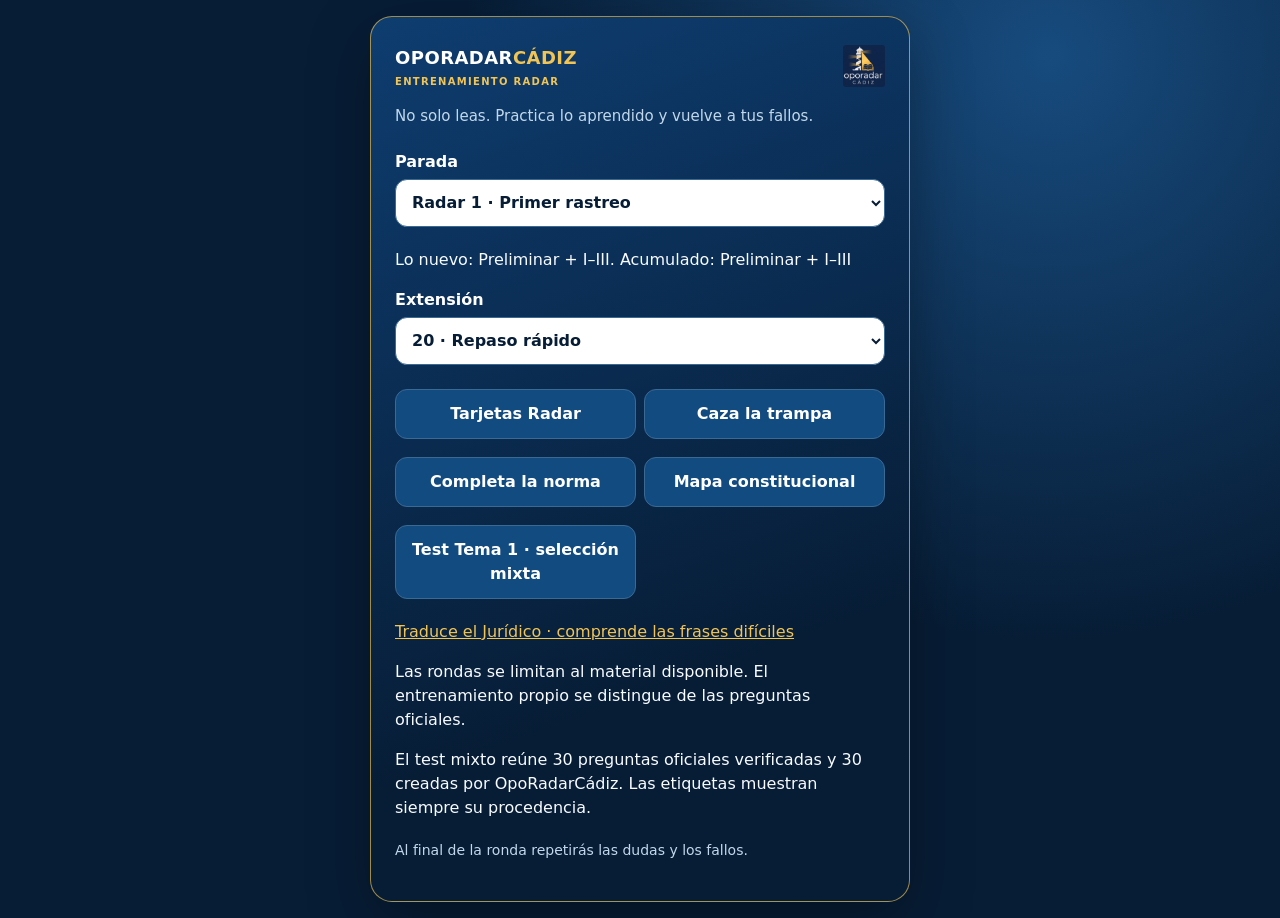
==== juegos/centro-radar/tema-1/index.html @ f046449a "Identifica el origen y las adaptaciones en las fichas del entrenamiento" ====
<!doctype html><html lang="es"><head><meta charset="utf-8"><meta name="viewport" content="width=device-width,initial-scale=1"><title>Centro de Entrenamiento Radar · Tema 1</title><link rel="stylesheet" href="style.css"></head><body><main>
<header class="brand"><span class="brand-name">OPORADAR<span>CÁDIZ</span><small>ENTRENAMIENTO RADAR</small></span><span class="brand-emblem"><img src="assets/oporadar-cadiz-logo.png" alt="Faro y radar de OpoRadarCádiz"></span></header><h1 id="activityTitle" hidden></h1><p class="lead">No solo leas. Practica lo aprendido y vuelve a tus fallos.</p>
<section id="home"><label>Parada<select id="checkpoint"><option value="1">Radar 1 · Primer rastreo</option><option value="2">Radar 2 · Amplía la zona</option><option value="3">Radar 3 · Cierra el mapa</option><option value="4">Radar Final · Modo examen</option></select></label>
<label id="scopeLabel">Zona<select id="scope"><option value="all">Repasar desde el principio</option><option value="new">Solo lo nuevo</option></select></label><p id="coverage"></p>
<label>Extensión<select id="count"><option value="20">20 · Repaso rápido</option><option value="30">30 · Entrenamiento</option><option value="40">40 · Repaso completo</option></select></label><button id="startDirect" hidden>Empezar</button>
<div class="modes"><button data-mode="tarjetas">Tarjetas Radar</button><button data-mode="trampas">Caza la trampa</button><button data-mode="completa">Completa la norma</button><button data-mode="visual">Mapa constitucional</button><button data-mode="mixto">Test Tema 1 · selección mixta</button></div>
<p><a href="../traduce-juridico/">Traduce el Jurídico · comprende las frases difíciles</a></p><p>Las rondas se limitan al material disponible. El entrenamiento propio se distingue de las preguntas oficiales.</p><p id="sheetStatus" role="status">El test mixto reúne 30 preguntas oficiales verificadas y 30 creadas por OpoRadarCádiz. Las etiquetas muestran siempre su procedencia.</p></section>
<section id="game" hidden><p id="position"></p><p id="kind" class="brand"></p><p id="sourceDescription" class="lead" hidden></p><p><a id="sourceLink" target="_blank" rel="noopener noreferrer" hidden>Consultar fuente de la pregunta ↗</a></p><img id="image" alt="Dibujo de repaso de la Constitución" hidden><h2 id="question" tabindex="-1"></h2><div id="controls"></div><p id="feedback" role="status" aria-live="polite"></p><button id="next" hidden>Siguiente</button></section>
<section id="result" hidden><h2>Rastreo terminado</h2><p id="score"></p><button id="retry">Volver a rastrear fallos</button></section>
<button id="homeButton" hidden>Volver al centro</button><p id="notice" role="status"></p>
</main><script src="../../tarjetas-radar/nivel-2-tema-1/cards.js"></script><script src="../shared/progress.js"></script><script src="extra.js"></script><script src="bank.js"></script><script src="app.js"></script></body></html>
---- juegos/centro-radar/tema-1/style.css ----
:root{--night:#071d36;--night2:#0c315d;--blue:#1767a8;--gold:#f2c453;--gold-pale:#fff3ca;--ink:#f8fbff;--muted:#c2d8ea;--line:#3a6994}*{box-sizing:border-box}body{margin:0;min-height:100vh;background:radial-gradient(circle at 82% 6%,#174b7e 0,var(--night) 43%);color:var(--ink);font:16px/1.5 Inter,ui-sans-serif,system-ui,-apple-system,"Segoe UI",sans-serif;padding:16px}main{max-width:540px;margin:auto;background:linear-gradient(160deg,#0e3d70,#071d36 72%);border:1px solid rgba(242,196,83,.66);border-radius:22px;padding:22px 24px 26px;box-shadow:0 20px 60px rgba(0,0,0,.34)}h1{font-size:28px;line-height:1.2}h2{font-size:22px;color:#fff;line-height:1.32}.brand{display:flex;align-items:center;justify-content:space-between;min-height:54px;margin:0}.brand-name{font-size:18px;font-weight:900;letter-spacing:.025em;color:#fff}.brand-name>span{color:var(--gold)}.brand small{display:block;margin-top:3px;color:var(--gold);font-size:10px;font-weight:850;letter-spacing:.13em}.brand-emblem{width:42px;height:42px;overflow:hidden;display:block;position:relative;border-radius:3px;border:0;box-shadow:none}.brand-emblem img{width:42px;height:42px;max-width:none;max-height:none;object-fit:cover;border:0;border-radius:0;background:transparent}.lead{margin:12px 0 22px;color:var(--muted);font-size:15px}button,select,input{font:inherit;min-height:48px;border:1px solid var(--line);border-radius:12px;padding:12px;width:100%;margin:5px 0}select,input{background:#fff;color:var(--night)}button{background:#124b80;color:#fff;font-weight:800;cursor:pointer}button:hover{border-color:var(--gold);background:#1767a8}button:focus-visible,select:focus-visible,input:focus-visible{outline:3px solid var(--gold);outline-offset:2px}button:disabled{opacity:.55;cursor:default}label{display:block;margin:14px 0;color:#fff;font-weight:700}.modes{display:grid;grid-template-columns:1fr 1fr;gap:8px}a{color:var(--gold)}img{display:block;width:100%;max-height:280px;object-fit:contain;border-radius:14px;background:#fff}#kind,#feedback{overflow-wrap:anywhere}#kind{margin:15px 0 10px;padding:7px 10px;border-left:4px solid var(--gold);background:rgba(242,196,83,.12);color:#fff3c7;font-size:12px;font-weight:850}#position{text-align:right;margin:0;color:var(--gold);font-weight:850;font-variant-numeric:tabular-nums}.card-answer{width:100%;margin:8px 0 14px;padding:16px;border-radius:12px;background:var(--gold-pale);border:1px solid var(--gold);font-size:18px;font-weight:800;line-height:1.45;color:var(--night)}#feedback{margin:15px 0 8px;font-weight:650;color:#fff3c7}#notice{margin-top:20px;color:var(--muted);font-size:14px}[hidden]{display:none!important}.playing{padding:8px}.playing main{padding:10px 16px 14px}.playing .lead,.playing #activityTitle{display:none}.playing .brand{min-height:38px}.playing .brand-name{font-size:15px}.playing .brand small{margin-top:1px;font-size:8px}.playing .brand-emblem,.playing .brand-emblem img{width:34px;height:34px}.playing h2{font-size:20px;margin:7px 0}.playing #kind{margin:5px 0}.playing #notice{display:none}.playing .card-answer{font-size:17px;padding:12px;margin:5px 0 8px}.playing button{min-height:44px;padding:10px}[hidden]{display:none!important}.pairs{display:grid;grid-template-columns:1fr 1fr;gap:10px}.pairs>div{min-width:0}.pairs button{font-size:14px;padding:10px;overflow-wrap:anywhere}.pairs button[aria-pressed="true"]{outline:3px solid var(--gold)}@media(max-width:380px){body{padding:8px}main{padding:18px}.modes{grid-template-columns:1fr}.brand-name{font-size:16px}}
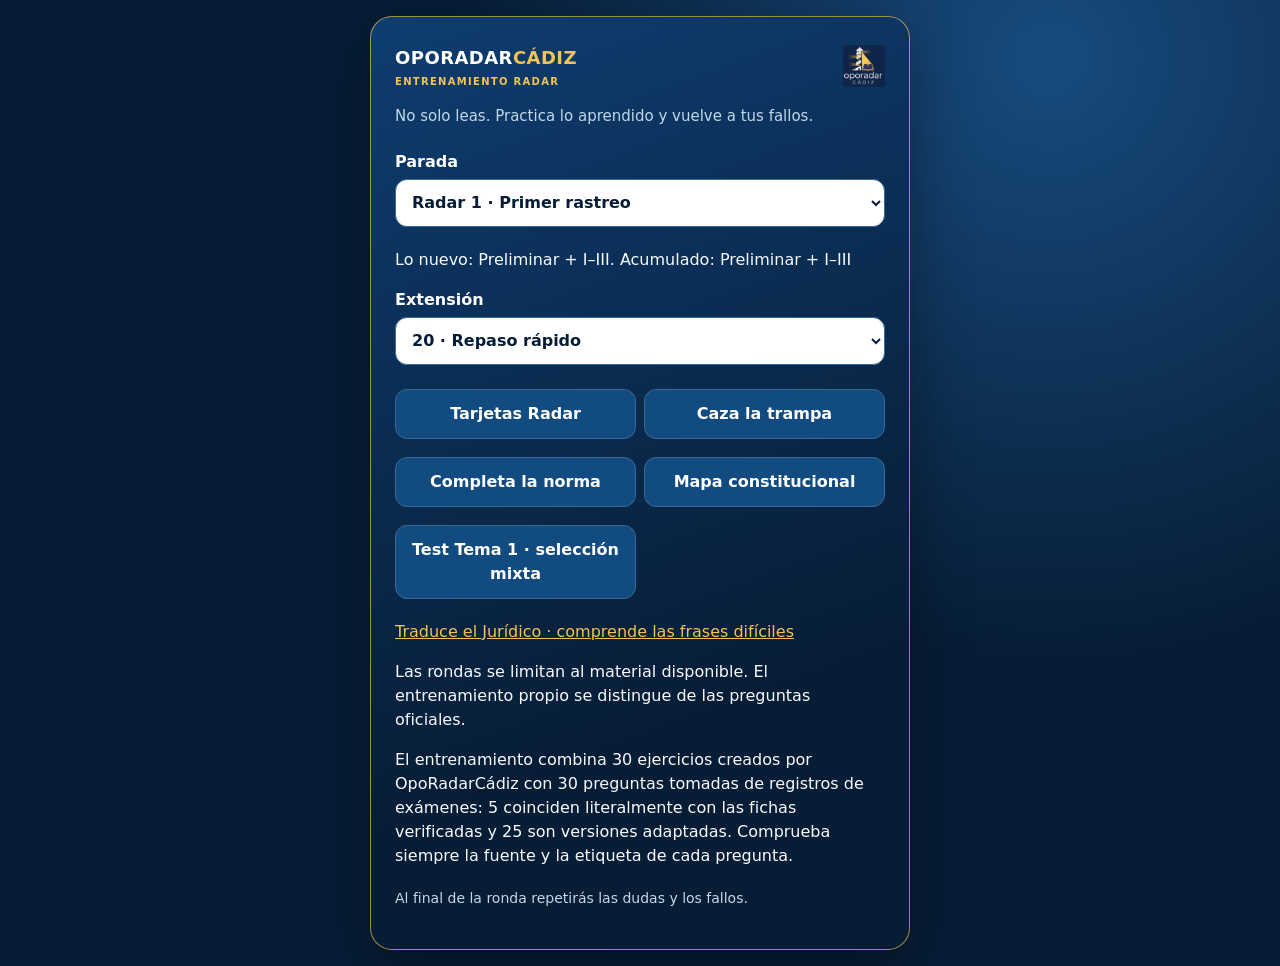
==== commit 1afd6808: "Aclara contenido literal y adaptado del test mixto de Constitución" ====
--- a/juegos/centro-radar/tema-1/index.html
+++ b/juegos/centro-radar/tema-1/index.html
@@ -4,7 +4,7 @@
 <label id="scopeLabel">Zona<select id="scope"><option value="all">Repasar desde el principio</option><option value="new">Solo lo nuevo</option></select></label><p id="coverage"></p>
 <label>Extensión<select id="count"><option value="20">20 · Repaso rápido</option><option value="30">30 · Entrenamiento</option><option value="40">40 · Repaso completo</option></select></label><button id="startDirect" hidden>Empezar</button>
 <div class="modes"><button data-mode="tarjetas">Tarjetas Radar</button><button data-mode="trampas">Caza la trampa</button><button data-mode="completa">Completa la norma</button><button data-mode="visual">Mapa constitucional</button><button data-mode="mixto">Test Tema 1 · selección mixta</button></div>
-<p><a href="../traduce-juridico/">Traduce el Jurídico · comprende las frases difíciles</a></p><p>Las rondas se limitan al material disponible. El entrenamiento propio se distingue de las preguntas oficiales.</p><p id="sheetStatus" role="status">El test mixto reúne 30 preguntas oficiales verificadas y 30 creadas por OpoRadarCádiz. Las etiquetas muestran siempre su procedencia.</p></section>
+<p><a href="../traduce-juridico/">Traduce el Jurídico · comprende las frases difíciles</a></p><p>Las rondas se limitan al material disponible. El entrenamiento propio se distingue de las preguntas oficiales.</p><p id="sheetStatus" role="status">El entrenamiento combina 30 ejercicios creados por OpoRadarCádiz con 30 preguntas tomadas de registros de exámenes: 5 coinciden literalmente con las fichas verificadas y 25 son versiones adaptadas. Comprueba siempre la fuente y la etiqueta de cada pregunta.</p></section>
 <section id="game" hidden><p id="position"></p><p id="kind" class="brand"></p><p id="sourceDescription" class="lead" hidden></p><p><a id="sourceLink" target="_blank" rel="noopener noreferrer" hidden>Consultar fuente de la pregunta ↗</a></p><img id="image" alt="Dibujo de repaso de la Constitución" hidden><h2 id="question" tabindex="-1"></h2><div id="controls"></div><p id="feedback" role="status" aria-live="polite"></p><button id="next" hidden>Siguiente</button></section>
 <section id="result" hidden><h2>Rastreo terminado</h2><p id="score"></p><button id="retry">Volver a rastrear fallos</button></section>
 <button id="homeButton" hidden>Volver al centro</button><p id="notice" role="status"></p>
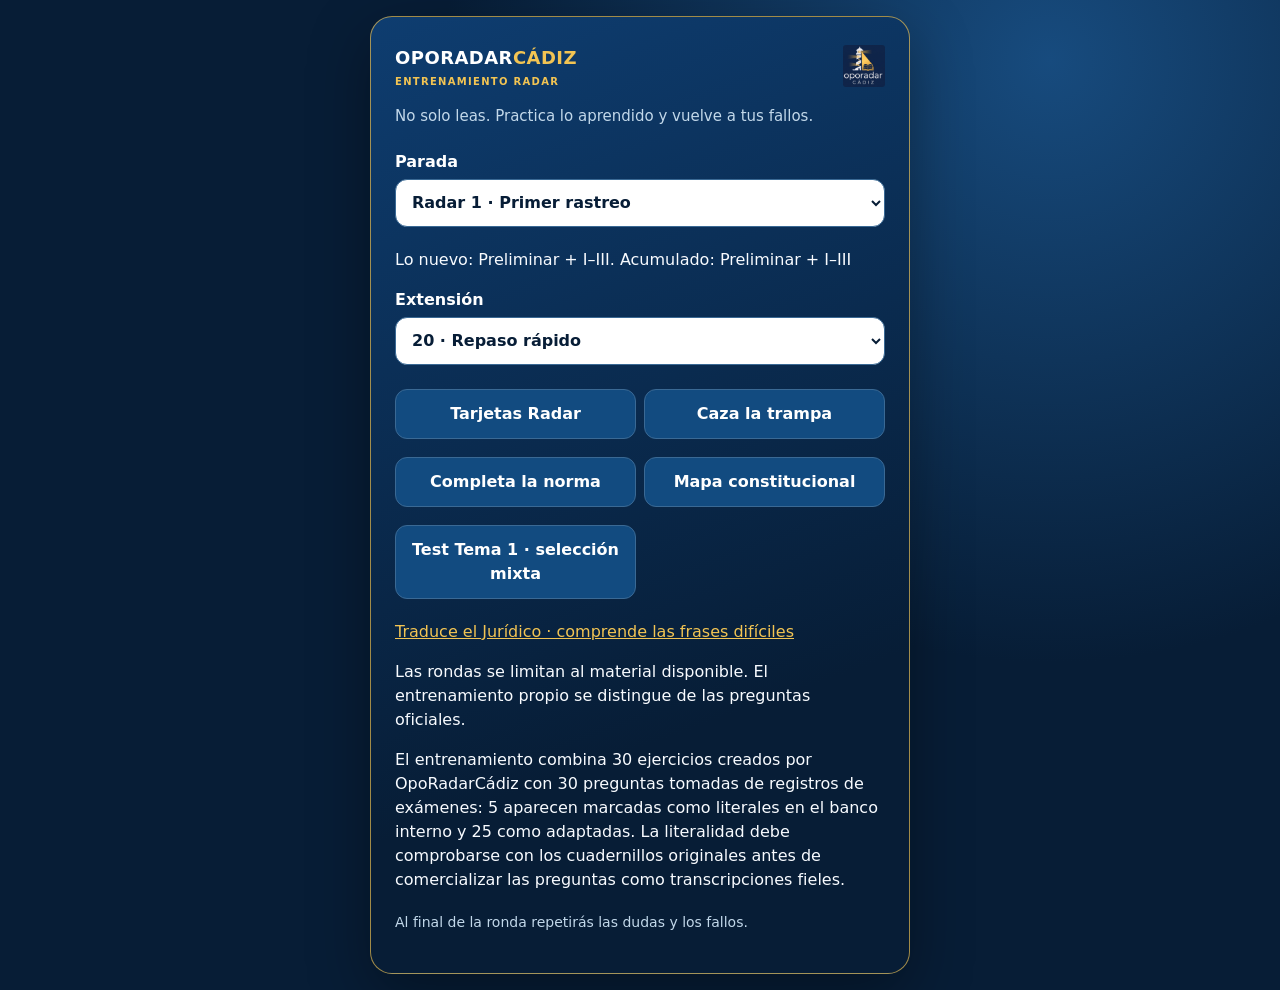
==== commit 2a726427: "Aclara el estado provisional del cotejo del banco oficial" ====
--- a/juegos/centro-radar/tema-1/index.html
+++ b/juegos/centro-radar/tema-1/index.html
@@ -4,8 +4,8 @@
 <label id="scopeLabel">Zona<select id="scope"><option value="all">Repasar desde el principio</option><option value="new">Solo lo nuevo</option></select></label><p id="coverage"></p>
 <label>Extensión<select id="count"><option value="20">20 · Repaso rápido</option><option value="30">30 · Entrenamiento</option><option value="40">40 · Repaso completo</option></select></label><button id="startDirect" hidden>Empezar</button>
 <div class="modes"><button data-mode="tarjetas">Tarjetas Radar</button><button data-mode="trampas">Caza la trampa</button><button data-mode="completa">Completa la norma</button><button data-mode="visual">Mapa constitucional</button><button data-mode="mixto">Test Tema 1 · selección mixta</button></div>
-<p><a href="../traduce-juridico/">Traduce el Jurídico · comprende las frases difíciles</a></p><p>Las rondas se limitan al material disponible. El entrenamiento propio se distingue de las preguntas oficiales.</p><p id="sheetStatus" role="status">El entrenamiento combina 30 ejercicios creados por OpoRadarCádiz con 30 preguntas tomadas de registros de exámenes: 5 coinciden literalmente con las fichas verificadas y 25 son versiones adaptadas. Comprueba siempre la fuente y la etiqueta de cada pregunta.</p></section>
+<p><a href="../traduce-juridico/">Traduce el Jurídico · comprende las frases difíciles</a></p><p>Las rondas se limitan al material disponible. El entrenamiento propio se distingue de las preguntas oficiales.</p><p id="sheetStatus" role="status">El entrenamiento combina 30 ejercicios creados por OpoRadarCádiz con 30 preguntas tomadas de registros de exámenes: 5 aparecen marcadas como literales en el banco interno y 25 como adaptadas. La literalidad debe comprobarse con los cuadernillos originales antes de comercializar las preguntas como transcripciones fieles.</p></section>
 <section id="game" hidden><p id="position"></p><p id="kind" class="brand"></p><p id="sourceDescription" class="lead" hidden></p><p><a id="sourceLink" target="_blank" rel="noopener noreferrer" hidden>Consultar fuente de la pregunta ↗</a></p><img id="image" alt="Dibujo de repaso de la Constitución" hidden><h2 id="question" tabindex="-1"></h2><div id="controls"></div><p id="feedback" role="status" aria-live="polite"></p><button id="next" hidden>Siguiente</button></section>
-<section id="result" hidden><h2>Rastreo terminado</h2><p id="score"></p><button id="retry">Volver a rastrear fallos</button></section>
+<section id="result" hidden><h2>Rastreo terminado</h2><p id="score"></p><div id="diagnostic" aria-label="Resultados por bloque"></div><p id="nextAdvice" class="lead"></p><button id="retry">Volver a rastrear fallos</button></section>
 <button id="homeButton" hidden>Volver al centro</button><p id="notice" role="status"></p>
 </main><script src="../../tarjetas-radar/nivel-2-tema-1/cards.js"></script><script src="../shared/progress.js"></script><script src="extra.js"></script><script src="bank.js"></script><script src="app.js"></script></body></html>
--- a/juegos/centro-radar/tema-1/style.css
+++ b/juegos/centro-radar/tema-1/style.css
@@ -1 +1,3 @@
 :root{--night:#071d36;--night2:#0c315d;--blue:#1767a8;--gold:#f2c453;--gold-pale:#fff3ca;--ink:#f8fbff;--muted:#c2d8ea;--line:#3a6994}*{box-sizing:border-box}body{margin:0;min-height:100vh;background:radial-gradient(circle at 82% 6%,#174b7e 0,var(--night) 43%);color:var(--ink);font:16px/1.5 Inter,ui-sans-serif,system-ui,-apple-system,"Segoe UI",sans-serif;padding:16px}main{max-width:540px;margin:auto;background:linear-gradient(160deg,#0e3d70,#071d36 72%);border:1px solid rgba(242,196,83,.66);border-radius:22px;padding:22px 24px 26px;box-shadow:0 20px 60px rgba(0,0,0,.34)}h1{font-size:28px;line-height:1.2}h2{font-size:22px;color:#fff;line-height:1.32}.brand{display:flex;align-items:center;justify-content:space-between;min-height:54px;margin:0}.brand-name{font-size:18px;font-weight:900;letter-spacing:.025em;color:#fff}.brand-name>span{color:var(--gold)}.brand small{display:block;margin-top:3px;color:var(--gold);font-size:10px;font-weight:850;letter-spacing:.13em}.brand-emblem{width:42px;height:42px;overflow:hidden;display:block;position:relative;border-radius:3px;border:0;box-shadow:none}.brand-emblem img{width:42px;height:42px;max-width:none;max-height:none;object-fit:cover;border:0;border-radius:0;background:transparent}.lead{margin:12px 0 22px;color:var(--muted);font-size:15px}button,select,input{font:inherit;min-height:48px;border:1px solid var(--line);border-radius:12px;padding:12px;width:100%;margin:5px 0}select,input{background:#fff;color:var(--night)}button{background:#124b80;color:#fff;font-weight:800;cursor:pointer}button:hover{border-color:var(--gold);background:#1767a8}button:focus-visible,select:focus-visible,input:focus-visible{outline:3px solid var(--gold);outline-offset:2px}button:disabled{opacity:.55;cursor:default}label{display:block;margin:14px 0;color:#fff;font-weight:700}.modes{display:grid;grid-template-columns:1fr 1fr;gap:8px}a{color:var(--gold)}img{display:block;width:100%;max-height:280px;object-fit:contain;border-radius:14px;background:#fff}#kind,#feedback{overflow-wrap:anywhere}#kind{margin:15px 0 10px;padding:7px 10px;border-left:4px solid var(--gold);background:rgba(242,196,83,.12);color:#fff3c7;font-size:12px;font-weight:850}#position{text-align:right;margin:0;color:var(--gold);font-weight:850;font-variant-numeric:tabular-nums}.card-answer{width:100%;margin:8px 0 14px;padding:16px;border-radius:12px;background:var(--gold-pale);border:1px solid var(--gold);font-size:18px;font-weight:800;line-height:1.45;color:var(--night)}#feedback{margin:15px 0 8px;font-weight:650;color:#fff3c7}#notice{margin-top:20px;color:var(--muted);font-size:14px}[hidden]{display:none!important}.playing{padding:8px}.playing main{padding:10px 16px 14px}.playing .lead,.playing #activityTitle{display:none}.playing .brand{min-height:38px}.playing .brand-name{font-size:15px}.playing .brand small{margin-top:1px;font-size:8px}.playing .brand-emblem,.playing .brand-emblem img{width:34px;height:34px}.playing h2{font-size:20px;margin:7px 0}.playing #kind{margin:5px 0}.playing #notice{display:none}.playing .card-answer{font-size:17px;padding:12px;margin:5px 0 8px}.playing button{min-height:44px;padding:10px}[hidden]{display:none!important}.pairs{display:grid;grid-template-columns:1fr 1fr;gap:10px}.pairs>div{min-width:0}.pairs button{font-size:14px;padding:10px;overflow-wrap:anywhere}.pairs button[aria-pressed="true"]{outline:3px solid var(--gold)}@media(max-width:380px){body{padding:8px}main{padding:18px}.modes{grid-template-columns:1fr}.brand-name{font-size:16px}}
+
+#diagnostic{display:grid;gap:9px;margin:16px 0}.diagnostic-row{display:grid;gap:4px;border:1px solid var(--line);border-radius:12px;background:#11385b;padding:13px 14px}.diagnostic-row strong{color:var(--gold);font-size:15px}.diagnostic-row span{color:var(--muted);font-size:13px}#nextAdvice{margin:14px 0;color:var(--muted)}
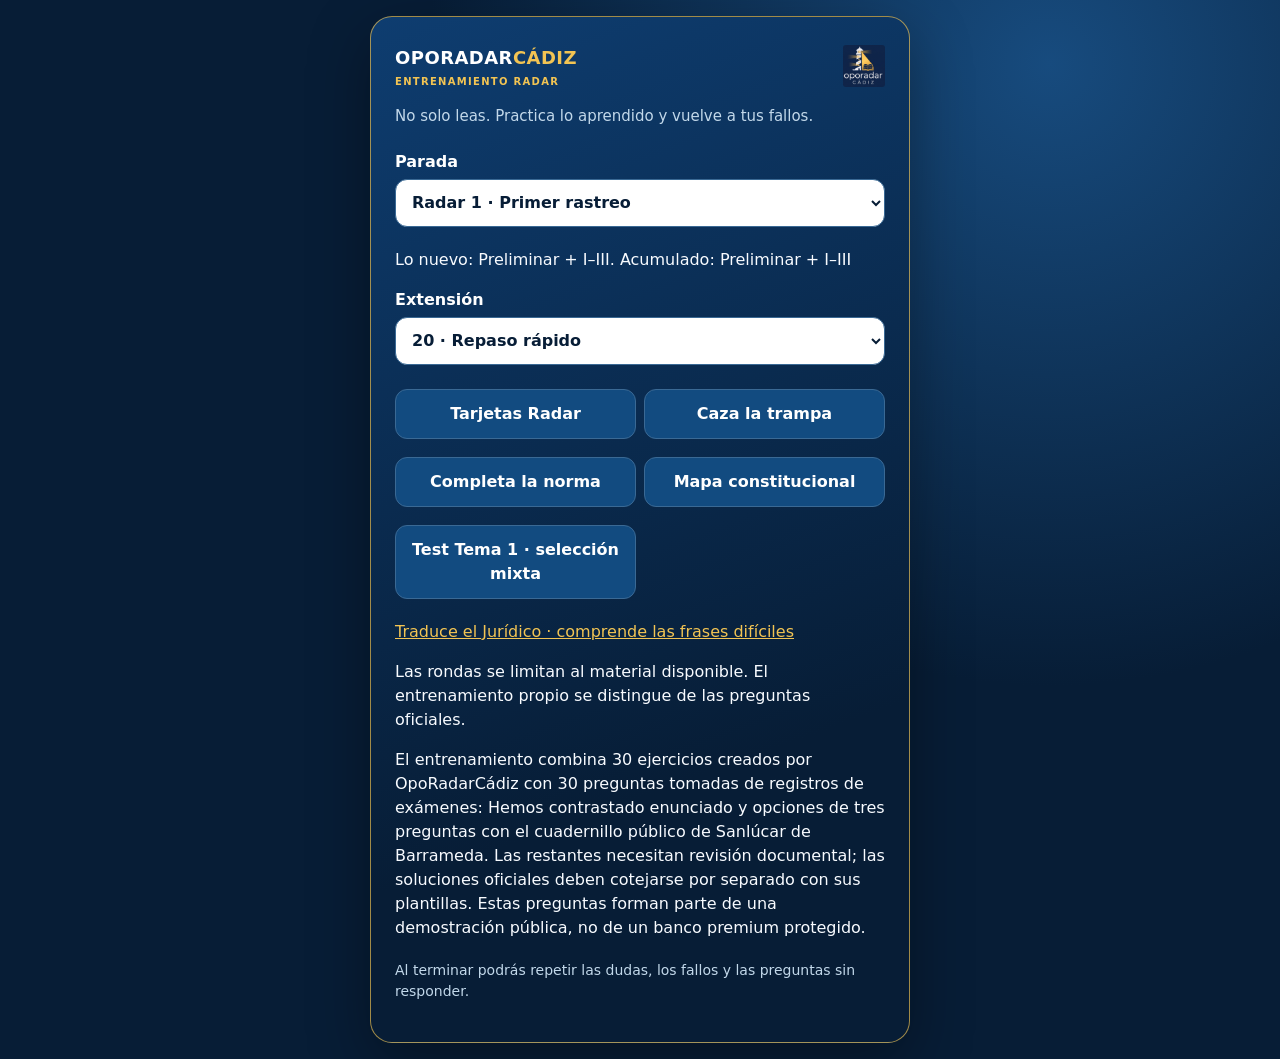
==== commit 0513592a: "Aclara estado del cotejo y que la demo actual no es premium protegido" ====
--- a/juegos/centro-radar/tema-1/index.html
+++ b/juegos/centro-radar/tema-1/index.html
@@ -4,7 +4,7 @@
 <label id="scopeLabel">Zona<select id="scope"><option value="all">Repasar desde el principio</option><option value="new">Solo lo nuevo</option></select></label><p id="coverage"></p>
 <label>Extensión<select id="count"><option value="20">20 · Repaso rápido</option><option value="30">30 · Entrenamiento</option><option value="40">40 · Repaso completo</option></select></label><button id="startDirect" hidden>Empezar</button>
 <div class="modes"><button data-mode="tarjetas">Tarjetas Radar</button><button data-mode="trampas">Caza la trampa</button><button data-mode="completa">Completa la norma</button><button data-mode="visual">Mapa constitucional</button><button data-mode="mixto">Test Tema 1 · selección mixta</button></div>
-<p><a href="../traduce-juridico/">Traduce el Jurídico · comprende las frases difíciles</a></p><p>Las rondas se limitan al material disponible. El entrenamiento propio se distingue de las preguntas oficiales.</p><p id="sheetStatus" role="status">El entrenamiento combina 30 ejercicios creados por OpoRadarCádiz con 30 preguntas tomadas de registros de exámenes: 5 aparecen marcadas como literales en el banco interno y 25 como adaptadas. La literalidad debe comprobarse con los cuadernillos originales antes de comercializar las preguntas como transcripciones fieles.</p></section>
+<p><a href="../traduce-juridico/">Traduce el Jurídico · comprende las frases difíciles</a></p><p>Las rondas se limitan al material disponible. El entrenamiento propio se distingue de las preguntas oficiales.</p><p id="sheetStatus" role="status">El entrenamiento combina 30 ejercicios creados por OpoRadarCádiz con 30 preguntas tomadas de registros de exámenes: Hemos contrastado enunciado y opciones de tres preguntas con el cuadernillo público de Sanlúcar de Barrameda. Las restantes necesitan revisión documental; las soluciones oficiales deben cotejarse por separado con sus plantillas. Estas preguntas forman parte de una demostración pública, no de un banco premium protegido.</p></section>
 <section id="game" hidden><p id="position"></p><p id="kind" class="brand"></p><p id="sourceDescription" class="lead" hidden></p><p><a id="sourceLink" target="_blank" rel="noopener noreferrer" hidden>Consultar fuente de la pregunta ↗</a></p><img id="image" alt="Dibujo de repaso de la Constitución" hidden><h2 id="question" tabindex="-1"></h2><div id="controls"></div><p id="feedback" role="status" aria-live="polite"></p><button id="next" hidden>Siguiente</button></section>
 <section id="result" hidden><h2>Rastreo terminado</h2><p id="score"></p><div id="diagnostic" aria-label="Resultados por bloque"></div><p id="nextAdvice" class="lead"></p><button id="retry">Volver a rastrear fallos</button></section>
 <button id="homeButton" hidden>Volver al centro</button><p id="notice" role="status"></p>
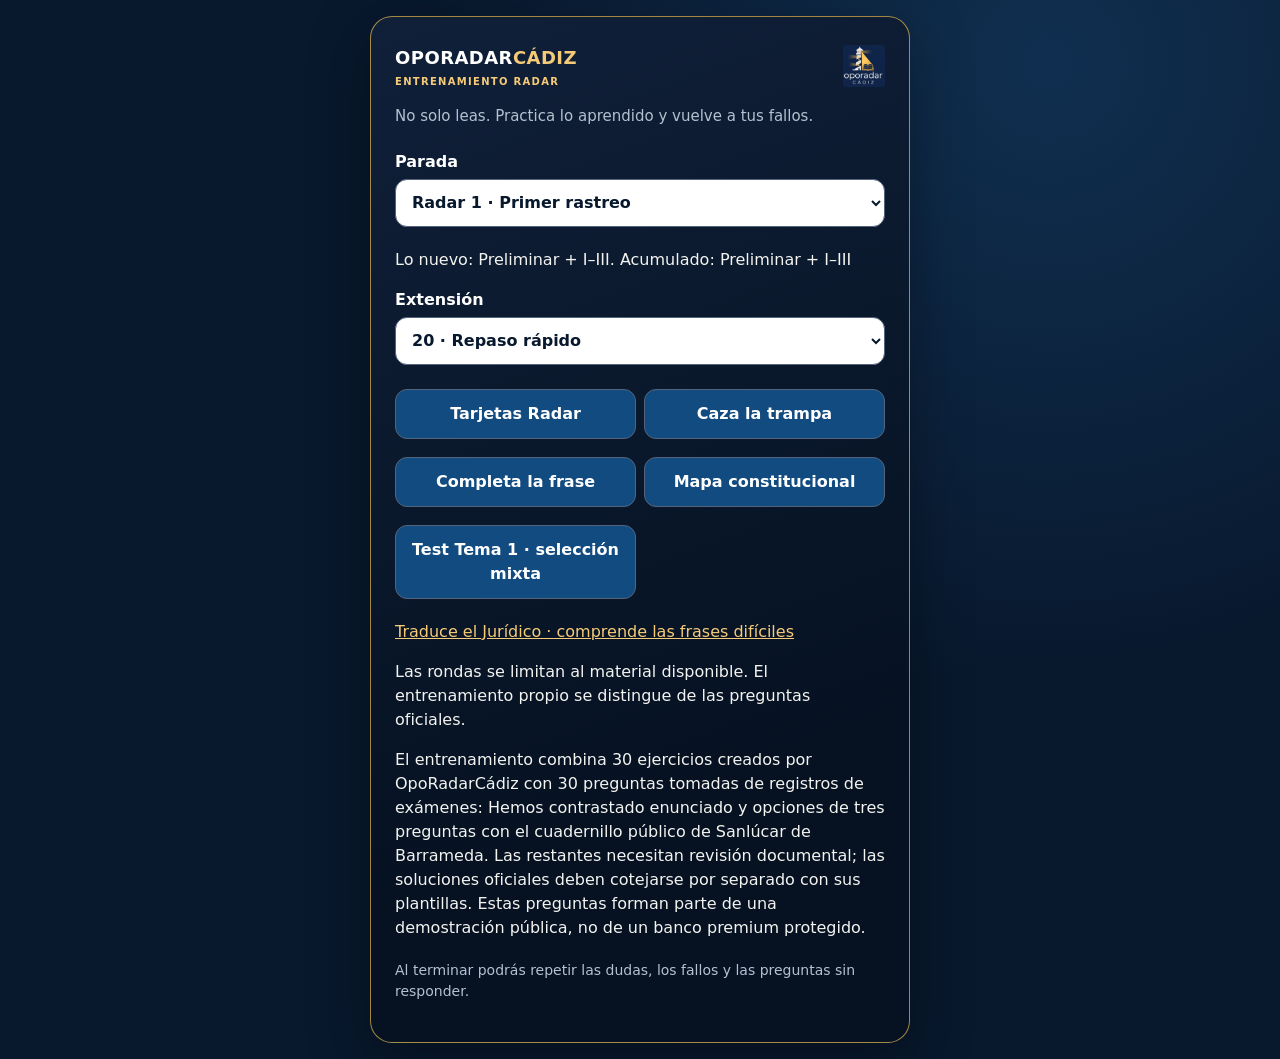
==== commit 0fa4b413: "Rename only visible legal recall mode to Completa la frase" ====
--- a/juegos/centro-radar/tema-1/index.html
+++ b/juegos/centro-radar/tema-1/index.html
@@ -1,9 +1,9 @@
 <!doctype html><html lang="es"><head><meta charset="utf-8"><meta name="viewport" content="width=device-width,initial-scale=1"><title>Centro de Entrenamiento Radar · Tema 1</title><link rel="stylesheet" href="style.css"></head><body><main>
-<header class="brand"><span class="brand-name">OPORADAR<span>CÁDIZ</span><small>ENTRENAMIENTO RADAR</small></span><span class="brand-emblem"><img src="assets/oporadar-cadiz-logo.png" alt="Faro y radar de OpoRadarCádiz"></span></header><h1 id="activityTitle" hidden></h1><p class="lead">No solo leas. Practica lo aprendido y vuelve a tus fallos.</p>
+<header class="brand"><span class="brand-name">OPORADAR<span>CÁDIZ</span><small>ENTRENAMIENTO RADAR</small></span><span class="brand-emblem"><img src="assets/oporadar-cadiz-logo.png" alt="Faro y radar de OpoRadarCádiz"></span></header><a id="backToMenu" class="returnToGames" href="#" hidden>← Centro de Juegos</a><h1 id="activityTitle" hidden></h1><p class="lead">No solo leas. Practica lo aprendido y vuelve a tus fallos.</p>
 <section id="home"><label>Parada<select id="checkpoint"><option value="1">Radar 1 · Primer rastreo</option><option value="2">Radar 2 · Amplía la zona</option><option value="3">Radar 3 · Cierra el mapa</option><option value="4">Radar Final · Modo examen</option></select></label>
 <label id="scopeLabel">Zona<select id="scope"><option value="all">Repasar desde el principio</option><option value="new">Solo lo nuevo</option></select></label><p id="coverage"></p>
 <label>Extensión<select id="count"><option value="20">20 · Repaso rápido</option><option value="30">30 · Entrenamiento</option><option value="40">40 · Repaso completo</option></select></label><button id="startDirect" hidden>Empezar</button>
-<div class="modes"><button data-mode="tarjetas">Tarjetas Radar</button><button data-mode="trampas">Caza la trampa</button><button data-mode="completa">Completa la norma</button><button data-mode="visual">Mapa constitucional</button><button data-mode="mixto">Test Tema 1 · selección mixta</button></div>
+<div class="modes"><button data-mode="tarjetas">Tarjetas Radar</button><button data-mode="trampas">Caza la trampa</button><button data-mode="completa">Completa la frase</button><button data-mode="visual">Mapa constitucional</button><button data-mode="mixto">Test Tema 1 · selección mixta</button></div>
 <p><a href="../traduce-juridico/">Traduce el Jurídico · comprende las frases difíciles</a></p><p>Las rondas se limitan al material disponible. El entrenamiento propio se distingue de las preguntas oficiales.</p><p id="sheetStatus" role="status">El entrenamiento combina 30 ejercicios creados por OpoRadarCádiz con 30 preguntas tomadas de registros de exámenes: Hemos contrastado enunciado y opciones de tres preguntas con el cuadernillo público de Sanlúcar de Barrameda. Las restantes necesitan revisión documental; las soluciones oficiales deben cotejarse por separado con sus plantillas. Estas preguntas forman parte de una demostración pública, no de un banco premium protegido.</p></section>
 <section id="game" hidden><p id="position"></p><p id="kind" class="brand"></p><p id="sourceDescription" class="lead" hidden></p><p><a id="sourceLink" target="_blank" rel="noopener noreferrer" hidden>Consultar fuente de la pregunta ↗</a></p><img id="image" alt="Dibujo de repaso de la Constitución" hidden><h2 id="question" tabindex="-1"></h2><div id="controls"></div><p id="feedback" role="status" aria-live="polite"></p><button id="next" hidden>Siguiente</button></section>
 <section id="result" hidden><h2>Rastreo terminado</h2><p id="score"></p><div id="diagnostic" aria-label="Resultados por bloque"></div><p id="nextAdvice" class="lead"></p><button id="retry">Volver a rastrear fallos</button></section>
--- a/juegos/centro-radar/tema-1/style.css
+++ b/juegos/centro-radar/tema-1/style.css
@@ -1,3 +1,5 @@
-:root{--night:#071d36;--night2:#0c315d;--blue:#1767a8;--gold:#f2c453;--gold-pale:#fff3ca;--ink:#f8fbff;--muted:#c2d8ea;--line:#3a6994}*{box-sizing:border-box}body{margin:0;min-height:100vh;background:radial-gradient(circle at 82% 6%,#174b7e 0,var(--night) 43%);color:var(--ink);font:16px/1.5 Inter,ui-sans-serif,system-ui,-apple-system,"Segoe UI",sans-serif;padding:16px}main{max-width:540px;margin:auto;background:linear-gradient(160deg,#0e3d70,#071d36 72%);border:1px solid rgba(242,196,83,.66);border-radius:22px;padding:22px 24px 26px;box-shadow:0 20px 60px rgba(0,0,0,.34)}h1{font-size:28px;line-height:1.2}h2{font-size:22px;color:#fff;line-height:1.32}.brand{display:flex;align-items:center;justify-content:space-between;min-height:54px;margin:0}.brand-name{font-size:18px;font-weight:900;letter-spacing:.025em;color:#fff}.brand-name>span{color:var(--gold)}.brand small{display:block;margin-top:3px;color:var(--gold);font-size:10px;font-weight:850;letter-spacing:.13em}.brand-emblem{width:42px;height:42px;overflow:hidden;display:block;position:relative;border-radius:3px;border:0;box-shadow:none}.brand-emblem img{width:42px;height:42px;max-width:none;max-height:none;object-fit:cover;border:0;border-radius:0;background:transparent}.lead{margin:12px 0 22px;color:var(--muted);font-size:15px}button,select,input{font:inherit;min-height:48px;border:1px solid var(--line);border-radius:12px;padding:12px;width:100%;margin:5px 0}select,input{background:#fff;color:var(--night)}button{background:#124b80;color:#fff;font-weight:800;cursor:pointer}button:hover{border-color:var(--gold);background:#1767a8}button:focus-visible,select:focus-visible,input:focus-visible{outline:3px solid var(--gold);outline-offset:2px}button:disabled{opacity:.55;cursor:default}label{display:block;margin:14px 0;color:#fff;font-weight:700}.modes{display:grid;grid-template-columns:1fr 1fr;gap:8px}a{color:var(--gold)}img{display:block;width:100%;max-height:280px;object-fit:contain;border-radius:14px;background:#fff}#kind,#feedback{overflow-wrap:anywhere}#kind{margin:15px 0 10px;padding:7px 10px;border-left:4px solid var(--gold);background:rgba(242,196,83,.12);color:#fff3c7;font-size:12px;font-weight:850}#position{text-align:right;margin:0;color:var(--gold);font-weight:850;font-variant-numeric:tabular-nums}.card-answer{width:100%;margin:8px 0 14px;padding:16px;border-radius:12px;background:var(--gold-pale);border:1px solid var(--gold);font-size:18px;font-weight:800;line-height:1.45;color:var(--night)}#feedback{margin:15px 0 8px;font-weight:650;color:#fff3c7}#notice{margin-top:20px;color:var(--muted);font-size:14px}[hidden]{display:none!important}.playing{padding:8px}.playing main{padding:10px 16px 14px}.playing .lead,.playing #activityTitle{display:none}.playing .brand{min-height:38px}.playing .brand-name{font-size:15px}.playing .brand small{margin-top:1px;font-size:8px}.playing .brand-emblem,.playing .brand-emblem img{width:34px;height:34px}.playing h2{font-size:20px;margin:7px 0}.playing #kind{margin:5px 0}.playing #notice{display:none}.playing .card-answer{font-size:17px;padding:12px;margin:5px 0 8px}.playing button{min-height:44px;padding:10px}[hidden]{display:none!important}.pairs{display:grid;grid-template-columns:1fr 1fr;gap:10px}.pairs>div{min-width:0}.pairs button{font-size:14px;padding:10px;overflow-wrap:anywhere}.pairs button[aria-pressed="true"]{outline:3px solid var(--gold)}@media(max-width:380px){body{padding:8px}main{padding:18px}.modes{grid-template-columns:1fr}.brand-name{font-size:16px}}
+:root{--night:#08182d;--night2:#061222;--blue:#16456d;--gold:#f6cb78;--gold-pale:#f1dfbb;--ink:#f3f3f0;--muted:#b4c1d0;--line:#54647a}*{box-sizing:border-box}body{margin:0;min-height:100vh;background:radial-gradient(circle at 82% 6%,#102f50 0,var(--night) 43%);color:var(--ink);font:16px/1.5 Inter,ui-sans-serif,system-ui,-apple-system,"Segoe UI",sans-serif;padding:16px}main{max-width:540px;margin:auto;background:linear-gradient(160deg,#102039,#061222 72%);border:1px solid rgba(242,196,83,.66);border-radius:22px;padding:22px 24px 26px;box-shadow:0 20px 60px rgba(0,0,0,.34)}h1{font-size:28px;line-height:1.2}h2{font-size:22px;color:#fff;line-height:1.32}.brand{display:flex;align-items:center;justify-content:space-between;min-height:54px;margin:0}.brand-name{font-size:18px;font-weight:900;letter-spacing:.025em;color:#fff}.brand-name>span{color:var(--gold)}.brand small{display:block;margin-top:3px;color:var(--gold);font-size:10px;font-weight:850;letter-spacing:.13em}.brand-emblem{width:42px;height:42px;overflow:hidden;display:block;position:relative;border-radius:3px;border:0;box-shadow:none}.brand-emblem img{width:42px;height:42px;max-width:none;max-height:none;object-fit:cover;border:0;border-radius:0;background:transparent}.lead{margin:12px 0 22px;color:var(--muted);font-size:15px}button,select,input{font:inherit;min-height:48px;border:1px solid var(--line);border-radius:12px;padding:12px;width:100%;margin:5px 0}select,input{background:#fff;color:var(--night)}button{background:#124b80;color:#fff;font-weight:800;cursor:pointer}button:hover{border-color:var(--gold);background:#1767a8}button:focus-visible,select:focus-visible,input:focus-visible{outline:3px solid var(--gold);outline-offset:2px}button:disabled{opacity:.55;cursor:default}label{display:block;margin:14px 0;color:#fff;font-weight:700}.modes{display:grid;grid-template-columns:1fr 1fr;gap:8px}a{color:var(--gold)}img{display:block;width:100%;max-height:280px;object-fit:contain;border-radius:14px;background:#fff}#kind,#feedback{overflow-wrap:anywhere}#kind{margin:15px 0 10px;padding:7px 10px;border-left:4px solid var(--gold);background:rgba(242,196,83,.12);color:#fff3c7;font-size:12px;font-weight:850}#position{text-align:right;margin:0;color:var(--gold);font-weight:850;font-variant-numeric:tabular-nums}.card-answer{width:100%;margin:8px 0 14px;padding:16px;border-radius:12px;background:var(--gold-pale);border:1px solid var(--gold);font-size:18px;font-weight:800;line-height:1.45;color:var(--night)}#feedback{margin:15px 0 8px;font-weight:650;color:#fff3c7}#notice{margin-top:20px;color:var(--muted);font-size:14px}[hidden]{display:none!important}.playing{padding:8px}.playing main{padding:10px 16px 14px}.playing .lead,.playing #activityTitle{display:none}.playing .brand{min-height:38px}.playing .brand-name{font-size:15px}.playing .brand small{margin-top:1px;font-size:8px}.playing .brand-emblem,.playing .brand-emblem img{width:34px;height:34px}.playing h2{font-size:20px;margin:7px 0}.playing #kind{margin:5px 0}.playing #notice{display:none}.playing .card-answer{font-size:17px;padding:12px;margin:5px 0 8px}.playing button{min-height:44px;padding:10px}[hidden]{display:none!important}.pairs{display:grid;grid-template-columns:1fr 1fr;gap:10px}.pairs>div{min-width:0}.pairs button{font-size:14px;padding:10px;overflow-wrap:anywhere}.pairs button[aria-pressed="true"]{outline:3px solid var(--gold)}@media(max-width:380px){body{padding:8px}main{padding:18px}.modes{grid-template-columns:1fr}.brand-name{font-size:16px}}
 
 #diagnostic{display:grid;gap:9px;margin:16px 0}.diagnostic-row{display:grid;gap:4px;border:1px solid var(--line);border-radius:12px;background:#11385b;padding:13px 14px}.diagnostic-row strong{color:var(--gold);font-size:15px}.diagnostic-row span{color:var(--muted);font-size:13px}#nextAdvice{margin:14px 0;color:var(--muted)}
+
+.returnToGames{display:inline-block;margin:10px 0 8px;color:var(--gold);font-size:14px;font-weight:700;text-decoration:none}.returnToGames[hidden]{display:none!important}.returnToGames:focus-visible{outline:3px solid var(--gold);outline-offset:4px}
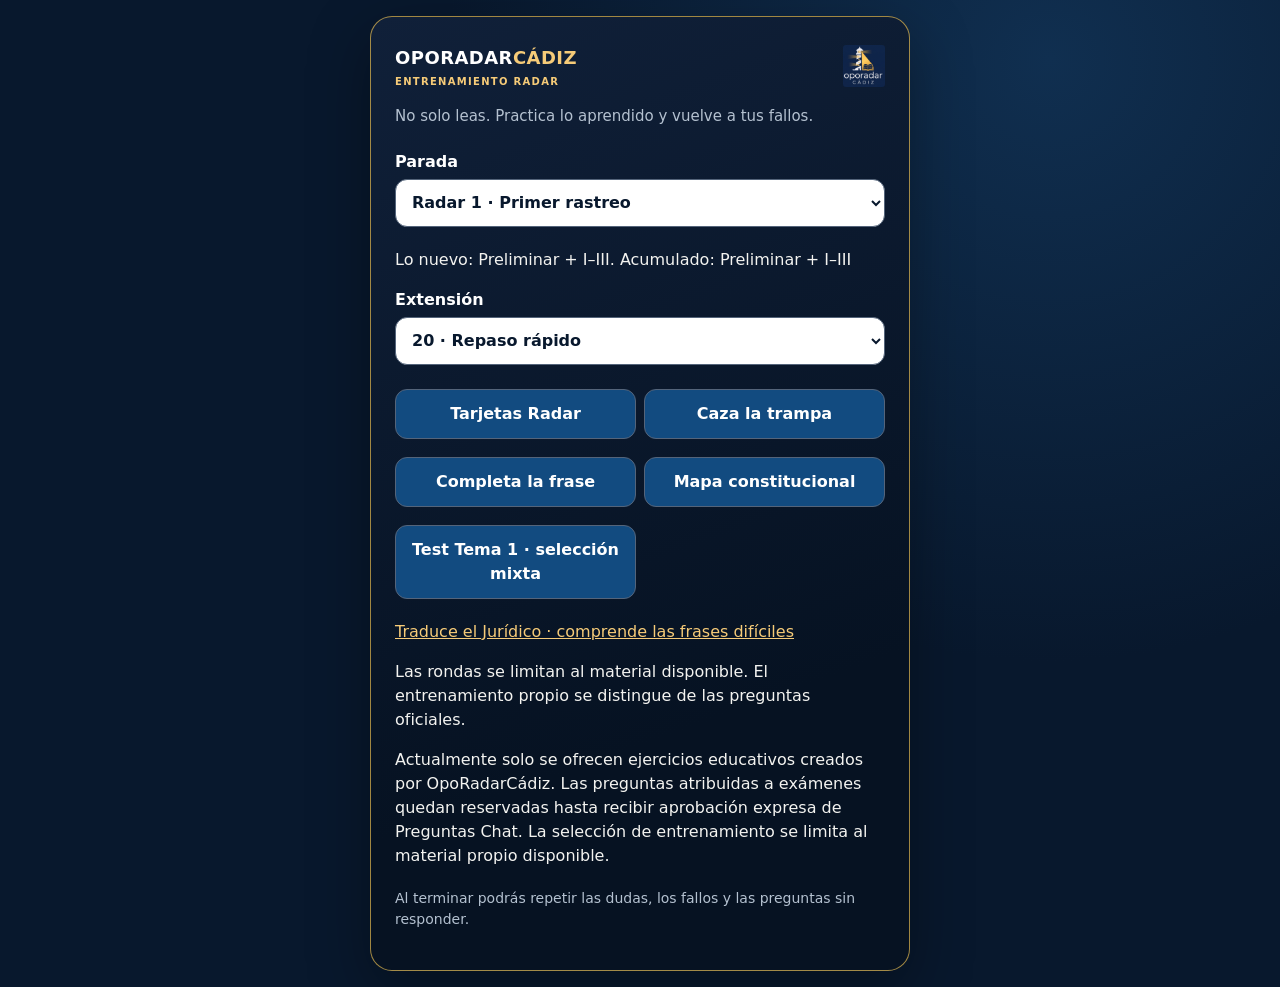
==== commit b79c3529: "Accurately label educational-only test mode pending exam approval" ====
--- a/juegos/centro-radar/tema-1/index.html
+++ b/juegos/centro-radar/tema-1/index.html
@@ -4,7 +4,7 @@
 <label id="scopeLabel">Zona<select id="scope"><option value="all">Repasar desde el principio</option><option value="new">Solo lo nuevo</option></select></label><p id="coverage"></p>
 <label>Extensión<select id="count"><option value="20">20 · Repaso rápido</option><option value="30">30 · Entrenamiento</option><option value="40">40 · Repaso completo</option></select></label><button id="startDirect" hidden>Empezar</button>
 <div class="modes"><button data-mode="tarjetas">Tarjetas Radar</button><button data-mode="trampas">Caza la trampa</button><button data-mode="completa">Completa la frase</button><button data-mode="visual">Mapa constitucional</button><button data-mode="mixto">Test Tema 1 · selección mixta</button></div>
-<p><a href="../traduce-juridico/">Traduce el Jurídico · comprende las frases difíciles</a></p><p>Las rondas se limitan al material disponible. El entrenamiento propio se distingue de las preguntas oficiales.</p><p id="sheetStatus" role="status">El entrenamiento combina 30 ejercicios creados por OpoRadarCádiz con 30 preguntas tomadas de registros de exámenes: Hemos contrastado enunciado y opciones de tres preguntas con el cuadernillo público de Sanlúcar de Barrameda. Las restantes necesitan revisión documental; las soluciones oficiales deben cotejarse por separado con sus plantillas. Estas preguntas forman parte de una demostración pública, no de un banco premium protegido.</p></section>
+<p><a href="../traduce-juridico/">Traduce el Jurídico · comprende las frases difíciles</a></p><p>Las rondas se limitan al material disponible. El entrenamiento propio se distingue de las preguntas oficiales.</p><p id="sheetStatus" role="status">Actualmente solo se ofrecen ejercicios educativos creados por OpoRadarCádiz. Las preguntas atribuidas a exámenes quedan reservadas hasta recibir aprobación expresa de Preguntas Chat. La selección de entrenamiento se limita al material propio disponible.</p></section>
 <section id="game" hidden><p id="position"></p><p id="kind" class="brand"></p><p id="sourceDescription" class="lead" hidden></p><p><a id="sourceLink" target="_blank" rel="noopener noreferrer" hidden>Consultar fuente de la pregunta ↗</a></p><img id="image" alt="Dibujo de repaso de la Constitución" hidden><h2 id="question" tabindex="-1"></h2><div id="controls"></div><p id="feedback" role="status" aria-live="polite"></p><button id="next" hidden>Siguiente</button></section>
 <section id="result" hidden><h2>Rastreo terminado</h2><p id="score"></p><div id="diagnostic" aria-label="Resultados por bloque"></div><p id="nextAdvice" class="lead"></p><button id="retry">Volver a rastrear fallos</button></section>
 <button id="homeButton" hidden>Volver al centro</button><p id="notice" role="status"></p>
